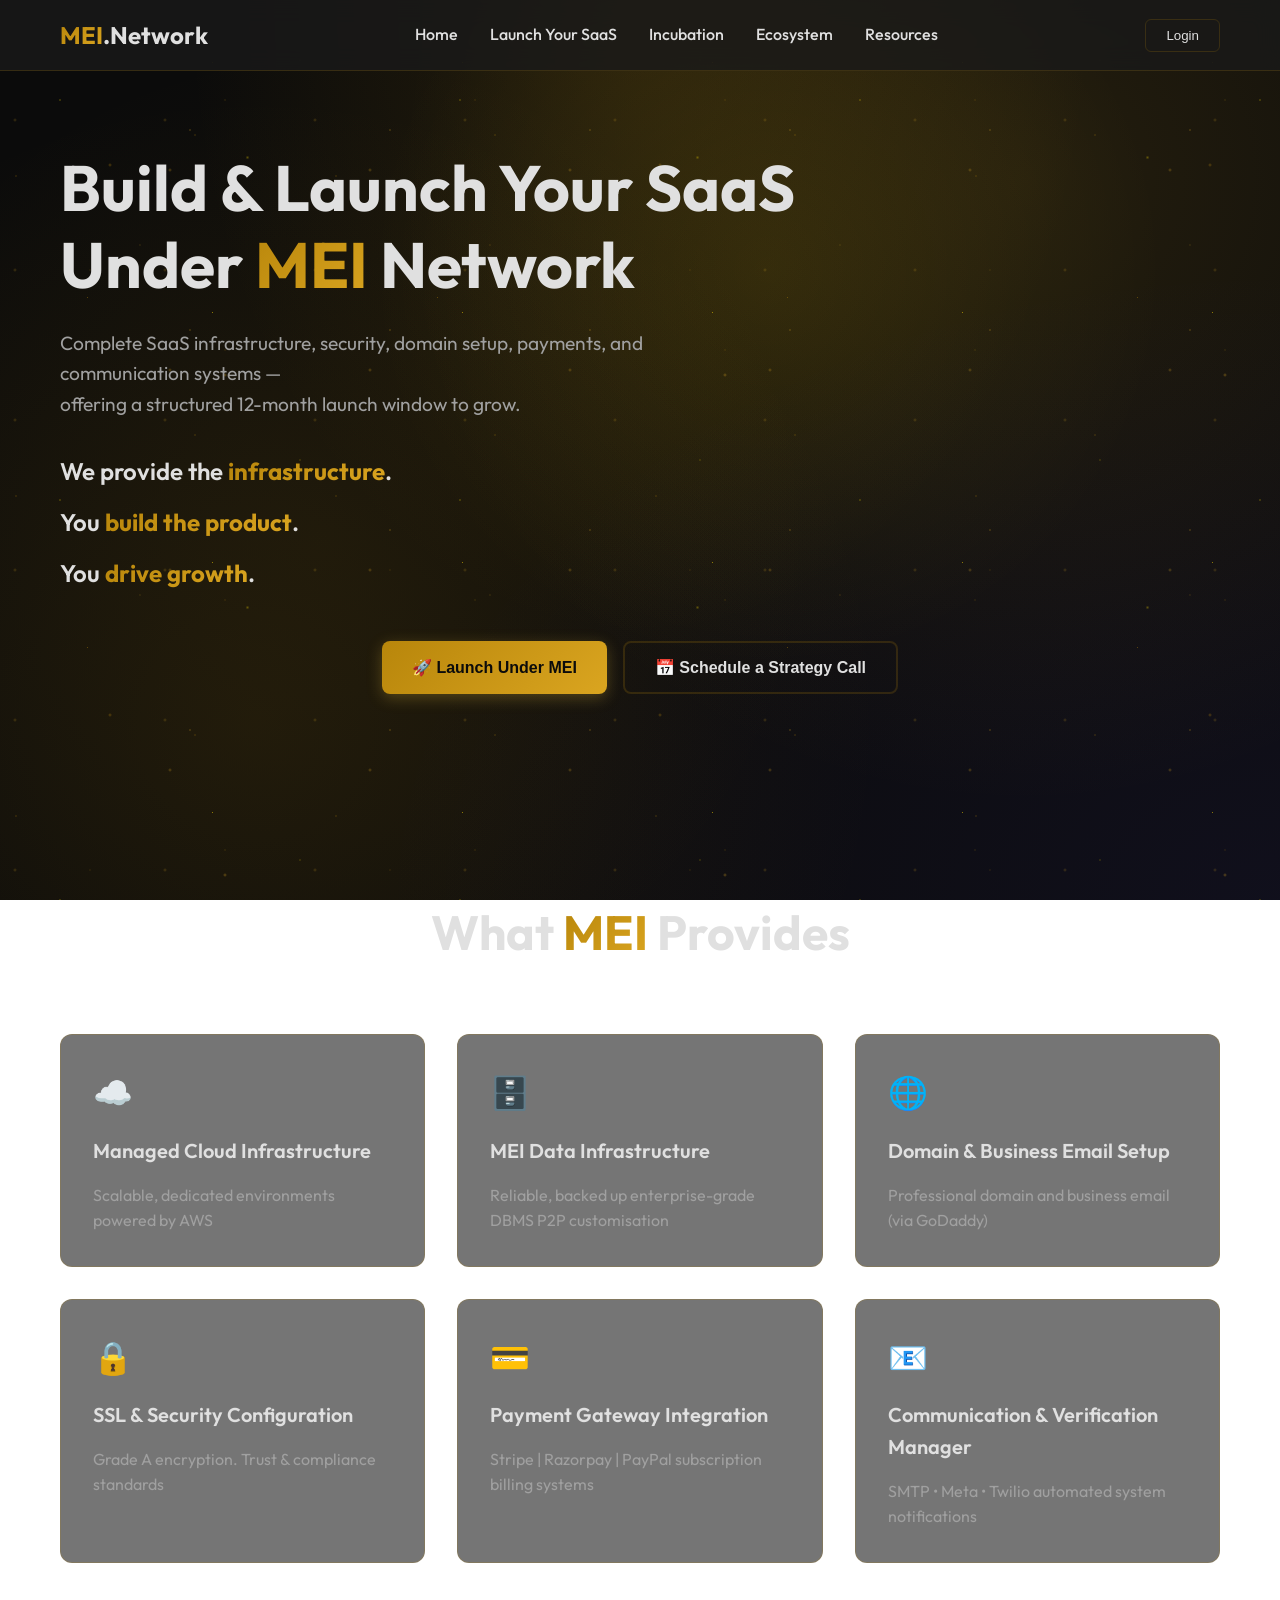
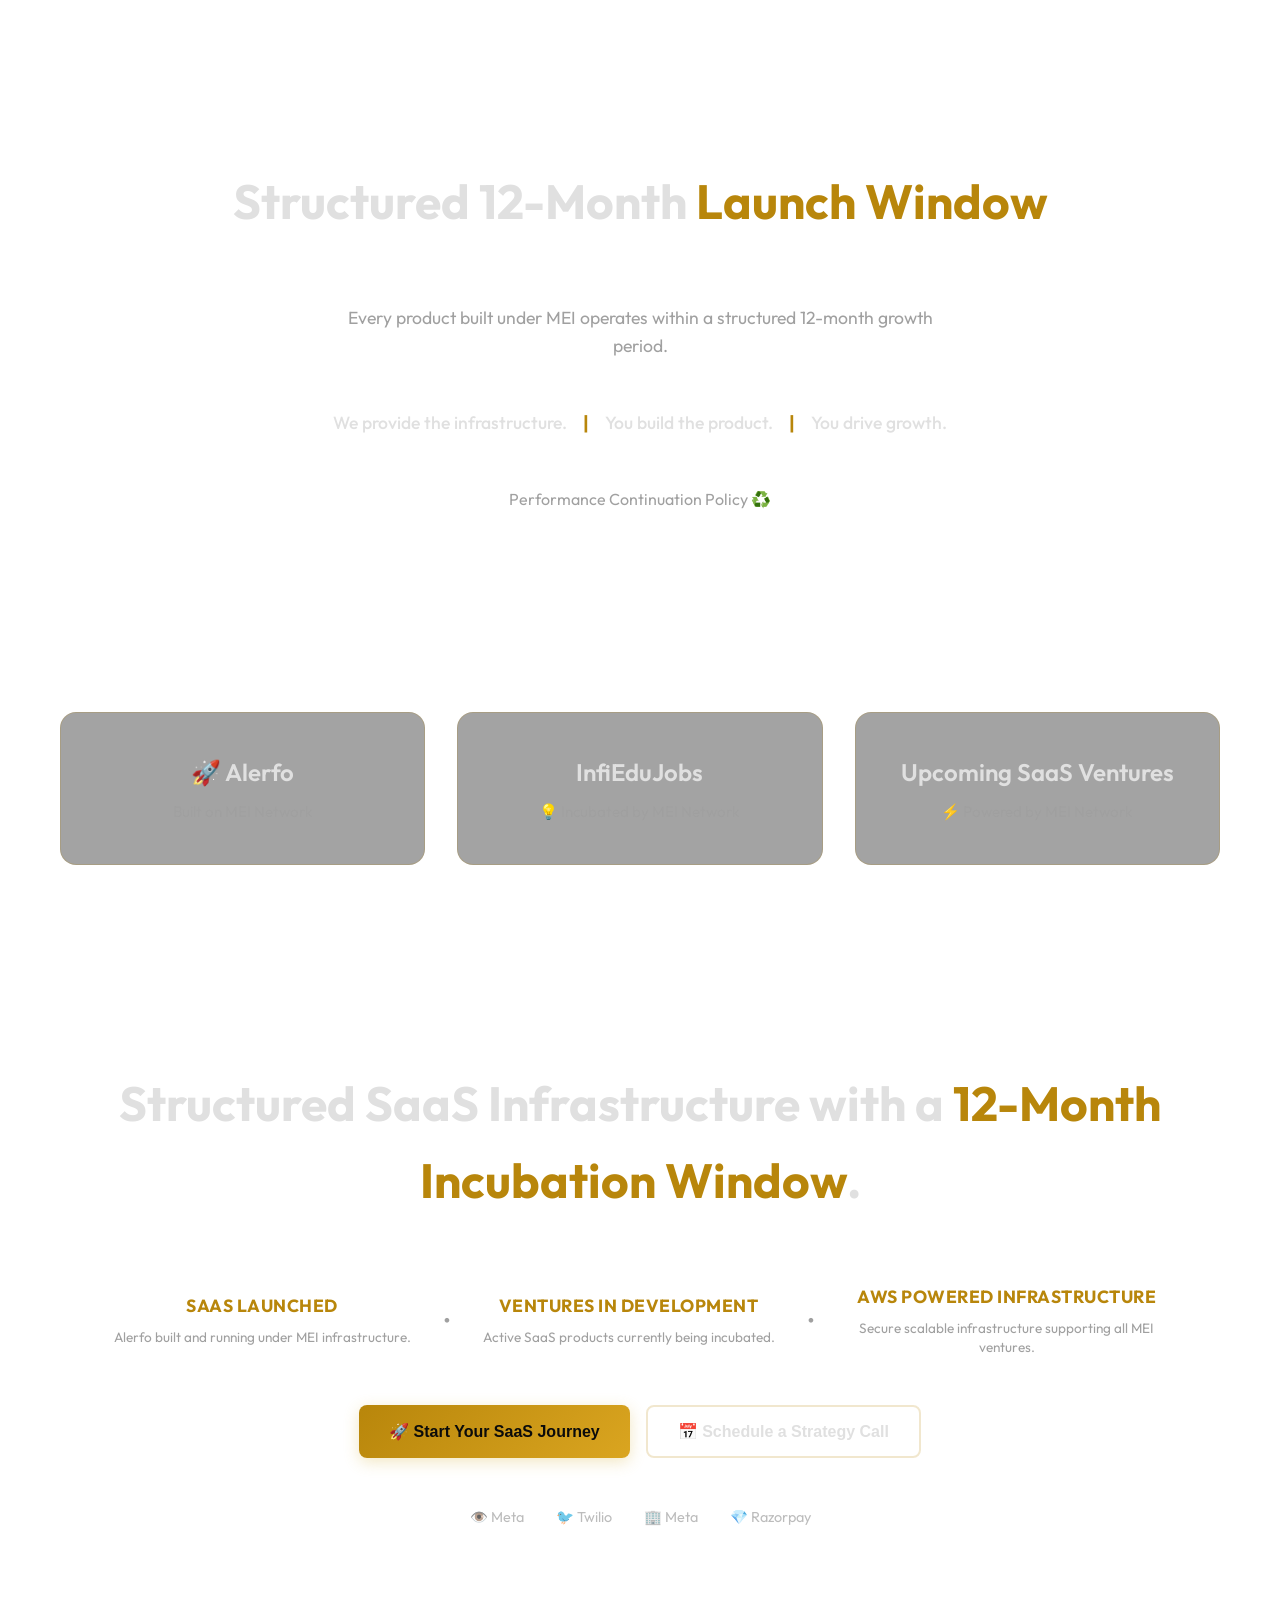
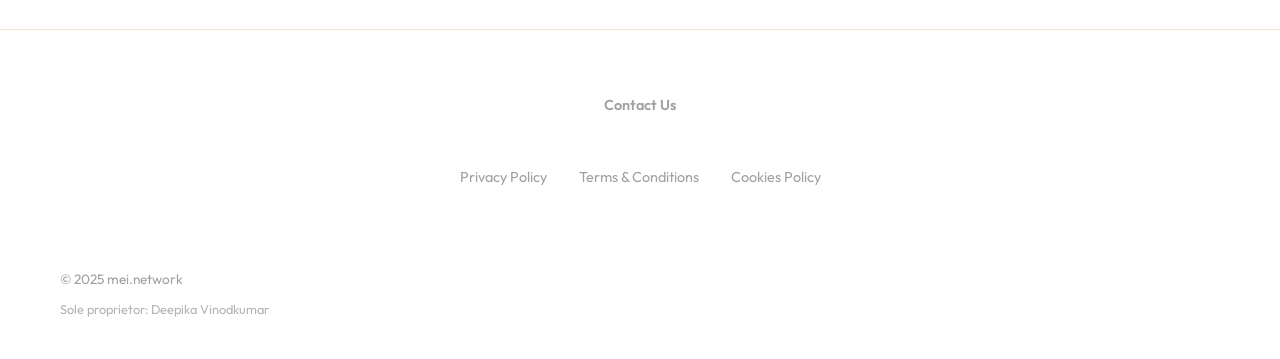
==== html/index.html @ fd1e554e "initial commit of mei.network" ====
<!DOCTYPE html>
<html lang="en">

<head>
    <meta charset="UTF-8">
    <meta name="viewport" content="width=device-width, initial-scale=1.0">
    <title>MEI Network - Build & Launch Your SaaS</title>
    <link rel="stylesheet" href="../css/style.css">
    <link rel="preconnect" href="https://fonts.googleapis.com">
    <link rel="preconnect" href="https://fonts.gstatic.com" crossorigin>
</head>
<link
    href="https://fonts.googleapis.com/css2?family=Outfit:wght@300;400;500;600;700&family=Space+Grotesk:wght@300;400;500;600;700&display=swap"
    rel="stylesheet">

<body>
    <!-- Cosmic Background -->
    <div class="cosmic-background"></div>

    <!-- Navigation -->
    <nav class="navbar">
        <div class="nav-container">
            <div class="nav-logo">
                <span class="logo-text">MEI</span><span class="logo-network">.Network</span>
            </div>
            <ul class="nav-menu">
                <li><a href="#home">Home</a></li>
                <li><a href="#launch">Launch Your SaaS</a></li>
                <li><a href="#incubation">Incubation</a></li>
                <li><a href="#ecosystem">Ecosystem</a></li>
                <li><a href="#resources">Resources</a></li>
            </ul>
            <button class="login-btn">Login</button>
        </div>
    </nav>

    <!-- Hero Section -->
    <section class="hero">
        <div class="container">
            <h1 class="hero-title">
                Build & Launch Your SaaS<br>
                Under <span class="mei-highlight">MEI</span> Network
            </h1>
            <p class="hero-subtitle">
                Complete SaaS infrastructure, security, domain setup, payments, and communication systems —<br>
                offering a structured 12-month launch window to grow.
            </p>
            <div class="hero-text">
                <h3 class="hero-line">We provide the <strong>infrastructure</strong>.</h3>
                <h3 class="hero-line">You <strong>build the product</strong>.</h3>
                <h3 class="hero-line">You <strong>drive growth</strong>.</h3>
            </div>
            <div class="hero-cta">
                <button class="cta-primary">🚀 Launch Under MEI</button>
                <button class="cta-secondary">📅 Schedule a Strategy Call</button>
            </div>
        </div>
    </section>

    <!-- Features Section -->
    <section class="features">
        <div class="container">
            <h2 class="section-title">What <span class="mei-highlight">MEI</span> Provides</h2>
            <div class="features-grid">
                <div class="feature-card">
                    <div class="feature-icon">☁️</div>
                    <h3>Managed Cloud Infrastructure</h3>
                    <p>Scalable, dedicated environments powered by AWS</p>
                </div>
                <div class="feature-card">
                    <div class="feature-icon">🗄️</div>
                    <h3>MEI Data Infrastructure</h3>
                    <p>Reliable, backed up enterprise-grade DBMS P2P customisation</p>
                </div>
                <div class="feature-card">
                    <div class="feature-icon">🌐</div>
                    <h3>Domain & Business Email Setup</h3>
                    <p>Professional domain and business email (via GoDaddy)</p>
                </div>
                <div class="feature-card">
                    <div class="feature-icon">🔒</div>
                    <h3>SSL & Security Configuration</h3>
                    <p>Grade A encryption. Trust & compliance standards</p>
                </div>
                <div class="feature-card">
                    <div class="feature-icon">💳</div>
                    <h3>Payment Gateway Integration</h3>
                    <p>Stripe | Razorpay | PayPal subscription billing systems</p>
                </div>
                <div class="feature-card">
                    <div class="feature-icon">📧</div>
                    <h3>Communication & Verification Manager</h3>
                    <p>SMTP • Meta • Twilio automated system notifications</p>
                </div>
            </div>
        </div>
    </section>

    <!-- Launch Window Section -->
    <section class="launch-window">
        <div class="container">
            <h2 class="section-title">Structured 12-Month <span class="highlight-text">Launch Window</span></h2>
            <p class="section-subtitle">Every product built under MEI operates within a structured 12-month growth
                period.</p>
            <div class="process-flow">
                <span class="process-item">We provide the infrastructure.</span>
                <span class="divider">|</span>
                <span class="process-item">You build the product.</span>
                <span class="divider">|</span>
                <span class="process-item">You drive growth.</span>
            </div>
            <div class="performance-note">
                <p>Performance Continuation Policy ♻️</p>
            </div>
        </div>
    </section>

    <!-- Product Showcase -->
    <section class="showcase">
        <div class="container">
            <div class="showcase-grid">
                <div class="showcase-card">
                    <div class="card-header">
                        <h3>🚀 Alerfo</h3>
                        <p class="card-subtitle">Built on MEI Network</p>
                    </div>
                </div>
                <div class="showcase-card">
                    <div class="card-header">
                        <h3>InfiEduJobs</h3>
                        <p class="card-subtitle">💡 Incubated by MEI Network</p>
                    </div>
                </div>
                <div class="showcase-card">
                    <div class="card-header">
                        <h3>Upcoming SaaS Ventures</h3>
                        <p class="card-subtitle">⚡ Powered by MEI Network</p>
                    </div>
                </div>
            </div>
        </div>
    </section>

    <!-- Final CTA Section -->
    <section class="final-cta">
        <div class="container">
            <h2 class="section-title">
                Structured SaaS Infrastructure with a <span class="highlight-text">12-Month Incubation Window</span>.
            </h2>
            <div class="stats">
                <div class="stat-item">
                    <span class="stat-number">SaaS Launched</span>
                    <span class="stat-label">Alerfo built and running under MEI infrastructure.</span>
                </div>
                <span class="stat-divider">•</span>
                <div class="stat-item">
                    <span class="stat-number">Ventures in Development</span>
                    <span class="stat-label">Active SaaS products currently being incubated.</span>
                </div>
                <span class="stat-divider">•</span>
                <div class="stat-item">
                    <span class="stat-number">AWS Powered Infrastructure</span>
                    <span class="stat-label">Secure scalable infrastructure supporting all MEI ventures.</span>
                </div>
            </div>
            <div class="cta-buttons">
                <button class="cta-primary">🚀 Start Your SaaS Journey</button>
                <button class="cta-secondary">📅 Schedule a Strategy Call</button>
            </div>
            <div class="partner-logos">
                <span class="partner-logo">👁️ Meta</span>
                <span class="partner-logo">🐦 Twilio</span>
                <span class="partner-logo">🏢 Meta</span>
                <span class="partner-logo">💎 Razorpay</span>
            </div>
        </div>
    </section>

    <!-- Trusted By Section -->
    <!-- <section class="trusted-by">
        <div class="container">
            <p class="trusted-text">Powered by MEI Network Infrastructure</p>
        </div>
    </section> -->

    <!-- Footer Section -->
    <footer class="footer">
        <div class="container">
            <div class="footer-content">
                <p class="footer-contact"><a href="contact.html" class="footer-link">Contact Us</a></p>

                <div class="footer-links">
                    <a href="#" class="footer-link">Privacy Policy</a>
                    <a href="#" class="footer-link">Terms & Conditions</a>
                    <a href="#" class="footer-link">Cookies Policy</a>
                </div>

                <div class="footer-bottom">
                    <p class="footer-copyright">&copy; 2025 mei.network</p>
                    <p class="footer-proprietor">Sole proprietor: Deepika Vinodkumar</p>
                </div>
            </div>
        </div>
    </footer>
</body>

</html>
---- css/style.css ----
/* CSS Custom Properties */
:root {
  --primary-dark: #0b0b0b;
  --card-dark: #1a1a1a;
  --text-light: #e0e0e0;
  --text-muted: #a0a0a0;
  --gold-primary: #B8860B;
  --gold-secondary: #DAA520;
  --gold-gradient: linear-gradient(135deg, #B8860B 0%, #DAA520 100%);
  --accent-blue: #4f46e5;
  --success-green: #10b981;
  --border-subtle: rgba(184, 134, 11, 0.2);
  --glow-gold: 0 0 20px rgba(184, 134, 11, 0.3);
  --backdrop-blur: blur(12px);
}

/* Reset and Base Styles */
* {
  margin: 0;
  padding: 0;
  box-sizing: border-box;
}

body {

  font-family: 'Outfit', 'Space Grotesk', -apple-system, BlinkMacSystemFont, sans-serif;
  color: var(--text-light);
  line-height: 1.6;
  overflow-x: hidden;
}

.container {
  max-width: 1200px;
  margin: 0 auto;
  padding: 0 20px;
}

/* Cosmic Background with Golden Glitter */
.cosmic-background {
  position: fixed;
  top: 0;
  left: 0;
  width: 100%;
  height: 100%;
  background:
    radial-gradient(ellipse at top, rgba(184, 134, 11, 0.15) 0%, transparent 50%),
    radial-gradient(ellipse at bottom right, rgba(79, 70, 229, 0.08) 0%, transparent 50%),
    radial-gradient(circle at 20% 80%, rgba(184, 134, 11, 0.1) 0%, transparent 50%),
    radial-gradient(circle at 80% 20%, rgba(218, 165, 32, 0.12) 0%, transparent 50%),
    radial-gradient(circle at 60% 30%, rgba(255, 223, 0, 0.08) 0%, transparent 40%),
    radial-gradient(circle at 25% 60%, rgba(184, 134, 11, 0.06) 0%, transparent 45%);
  background-color: var(--primary-dark);
  z-index: -3;
}

/* Base Glitter Layer */
.cosmic-background::before {
  content: '';
  position: absolute;
  top: 0;
  left: 0;
  width: 100%;
  height: 100%;
  background-image:
    radial-gradient(2px 2px at 20% 30%, rgba(184, 134, 11, 0.4), transparent),
    radial-gradient(1px 1px at 40% 70%, rgba(218, 165, 32, 0.3), transparent),
    radial-gradient(1px 1px at 90% 40%, rgba(184, 134, 11, 0.35), transparent),
    radial-gradient(2px 2px at 10% 80%, rgba(218, 165, 32, 0.25), transparent),
    radial-gradient(1px 1px at 75% 15%, rgba(255, 223, 0, 0.4), transparent),
    radial-gradient(1px 1px at 30% 90%, rgba(184, 134, 11, 0.3), transparent),
    radial-gradient(2px 2px at 85% 85%, rgba(218, 165, 32, 0.35), transparent);
  background-size: 550px 550px, 350px 350px, 250px 250px, 150px 150px, 400px 400px, 300px 300px, 200px 200px;
  animation: float 20s ease-in-out infinite;
  z-index: -2;
}

/* Enhanced Shimmer Layer */
.cosmic-background::after {
  content: '';
  position: absolute;
  top: 0;
  left: 0;
  width: 100%;
  height: 100%;
  background-image:
    radial-gradient(1px 1px at 15% 25%, rgba(255, 223, 0, 0.6), transparent),
    radial-gradient(1px 1px at 65% 45%, rgba(184, 134, 11, 0.5), transparent),
    radial-gradient(2px 2px at 45% 75%, rgba(218, 165, 32, 0.4), transparent),
    radial-gradient(1px 1px at 85% 25%, rgba(255, 215, 0, 0.5), transparent),
    radial-gradient(1px 1px at 25% 85%, rgba(184, 134, 11, 0.4), transparent),
    radial-gradient(1px 1px at 95% 65%, rgba(218, 165, 32, 0.6), transparent),
    radial-gradient(2px 2px at 55% 35%, rgba(255, 223, 0, 0.3), transparent),
    radial-gradient(1px 1px at 5% 55%, rgba(184, 134, 11, 0.5), transparent);
  background-size: 400px 400px, 300px 300px, 500px 500px, 250px 250px, 350px 350px, 200px 200px, 450px 450px, 320px 320px;
  animation: shimmer 15s ease-in-out infinite, twinkle 8s ease-in-out infinite;
  z-index: -1;
}

@keyframes float {

  0%,
  100% {
    transform: translateY(0px) rotate(0deg);
  }

  50% {
    transform: translateY(-20px) rotate(1deg);
  }
}

@keyframes shimmer {

  0%,
  100% {
    opacity: 0.8;
    transform: translateX(0px) translateY(0px) scale(1);
  }

  50% {
    opacity: 1;
    transform: translateX(10px) translateY(-15px) scale(1.1);
  }
}

@keyframes twinkle {

  0%,
  100% {
    opacity: 0.6;
    filter: brightness(1);
  }

  25% {
    opacity: 1;
    filter: brightness(1.3);
  }

  75% {
    opacity: 0.8;
    filter: brightness(1.1);
  }
}

/* Navigation */
.navbar {
  position: fixed;
  top: 0;
  left: 0;
  right: 0;
  background: rgba(26, 26, 26, 0.8);
  backdrop-filter: var(--backdrop-blur);
  border-bottom: 1px solid var(--border-subtle);
  z-index: 1000;
  transition: all 0.3s ease;
}

.nav-container {
  max-width: 1200px;
  margin: 0 auto;
  padding: 0 20px;
  display: flex;
  justify-content: space-between;
  align-items: center;
  height: 70px;
}

.nav-logo {
  font-size: 1.5rem;
  font-weight: 700;
}

.logo-text {
  background: var(--gold-gradient);
  -webkit-background-clip: text;
  -webkit-text-fill-color: transparent;
  background-clip: text;
}

.logo-network {
  color: var(--text-light);
}

.nav-menu {
  display: flex;
  list-style: none;
  align-items: center;
  gap: 2rem;
}

.nav-menu a {
  color: var(--text-light);
  text-decoration: none;
  font-weight: 500;
  transition: all 0.3s ease;
  position: relative;
}

.nav-menu a:hover {
  color: var(--gold-primary);
}

.nav-menu a::after {
  content: '';
  position: absolute;
  bottom: -5px;
  left: 0;
  width: 0;
  height: 2px;
  background: var(--gold-gradient);
  transition: width 0.3s ease;
}

.nav-menu a:hover::after {
  width: 100%;
}

.login-btn {
  background: transparent;
  border: 1px solid var(--border-subtle);
  color: var(--text-light);
  padding: 8px 20px;
  border-radius: 6px;
  font-weight: 500;
  cursor: pointer;
  transition: all 0.3s ease;
}

.login-btn:hover {
  background: var(--gold-gradient);
  color: var(--primary-dark);
  box-shadow: var(--glow-gold);
}

/* Hero Section */
.hero {
  padding: 150px 0 100px;
  text-align: left;
  position: relative;
}

.hero-title {
  font-size: clamp(2.5rem, 5vw, 4rem);
  font-weight: 700;
  margin-bottom: 1.5rem;
  line-height: 1.2;
  text-align: left;

}

.mei-highlight {
  background: var(--gold-gradient);
  -webkit-background-clip: text;
  -webkit-text-fill-color: transparent;
  background-clip: text;
  position: relative;
}

.hero-subtitle {
  font-size: 1.2rem;
  color: var(--text-muted);
  margin-bottom: 2rem;
  max-width: 600px;
  /* margin-left: auto; */
  margin-right: auto;
  text-align: left;
}

.hero-text {
  margin: 2rem 0;
}

.hero-line {
  font-size: 1.5rem;
  margin: 0.8rem 0;
  color: var(--text-light);
  font-weight: 600;
}

.hero-text strong {
  background: var(--gold-gradient);
  -webkit-background-clip: text;
  -webkit-text-fill-color: transparent;
  background-clip: text;
  font-weight: 700;
}

.hero-cta {
  display: flex;
  gap: 1rem;
  justify-content: center;
  margin-top: 3rem;
  flex-wrap: wrap;
}

/* Buttons */
.cta-primary,
.cta-secondary {
  padding: 15px 30px;
  border-radius: 8px;
  font-size: 1rem;
  font-weight: 600;
  cursor: pointer;
  transition: all 0.3s ease;
  border: none;
  text-decoration: none;
  display: inline-block;
}

.cta-primary {
  background: var(--gold-gradient);
  color: var(--primary-dark);
  box-shadow: 0 4px 15px rgba(212, 175, 55, 0.3);
}

.cta-primary:hover {
  transform: translateY(-2px);
  box-shadow: 0 8px 25px rgba(212, 175, 55, 0.4);
}

.cta-secondary {
  background: transparent;
  color: var(--text-light);
  border: 2px solid var(--border-subtle);
}

.cta-secondary:hover {
  background: rgba(212, 175, 55, 0.1);
  border-color: var(--gold-primary);
  transform: translateY(-2px);
}

/* Features Section */
.features {
  padding: 100px 0;
}

.section-title {
  font-size: clamp(2rem, 4vw, 3rem);
  font-weight: 700;
  text-align: center;
  margin-bottom: 4rem;
}

.highlight-text {
  color: var(--gold-primary);
}

.features-grid {
  display: grid;
  grid-template-columns: repeat(auto-fit, minmax(350px, 1fr));
  gap: 2rem;
  margin-top: 4rem;
}

.feature-card {
  background: rgba(26, 26, 26, 0.6);
  padding: 2rem;
  border-radius: 12px;
  border: 1px solid var(--border-subtle);
  transition: all 0.3s ease;
  backdrop-filter: var(--backdrop-blur);
}

.feature-card:hover {
  transform: translateY(-5px);
  box-shadow: var(--glow-gold);
  border-color: var(--gold-primary);
}

.feature-icon {
  font-size: 2rem;
  margin-bottom: 1rem;
}

.feature-card h3 {
  font-size: 1.25rem;
  font-weight: 600;
  margin-bottom: 1rem;
  color: var(--text-light);
}

.feature-card p {
  color: var(--text-muted);
  line-height: 1.6;
}

/* Launch Window Section */
.launch-window {
  padding: 100px 0;
  text-align: center;
}

.section-subtitle {
  font-size: 1.1rem;
  color: var(--text-muted);
  margin-bottom: 3rem;
  max-width: 600px;
  margin-left: auto;
  margin-right: auto;
}

.process-flow {
  display: flex;
  align-items: center;
  justify-content: center;
  flex-wrap: wrap;
  gap: 1rem;
  margin: 3rem 0;
}

.process-item {
  color: var(--text-light);
  font-weight: 500;
  font-size: 1.1rem;
}

.divider {
  color: var(--gold-primary);
  font-size: 1.2rem;
  font-weight: bold;
}

.performance-note {
  margin-top: 2rem;
}

.performance-note p {
  color: var(--text-muted);
  font-size: 1rem;
}

/* Showcase Section */
.showcase {
  padding: 100px 0;
}

.showcase-grid {
  display: grid;
  grid-template-columns: repeat(auto-fit, minmax(300px, 1fr));
  gap: 2rem;
}

.showcase-card {
  background: rgba(26, 26, 26, 0.4);
  padding: 2.5rem;
  border-radius: 16px;
  border: 1px solid var(--border-subtle);
  backdrop-filter: var(--backdrop-blur);
  transition: all 0.3s ease;
  text-align: center;
}

.showcase-card:hover {
  transform: translateY(-8px);
  box-shadow: 0 20px 40px rgba(212, 175, 55, 0.2);
  border-color: var(--gold-primary);
}

.card-header h3 {
  font-size: 1.5rem;
  font-weight: 600;
  margin-bottom: 0.5rem;
  color: var(--text-light);
}

.card-subtitle {
  color: var(--text-muted);
  font-size: 0.95rem;
}

/* Final CTA Section */
.final-cta {
  padding: 100px 0;
  text-align: center;
}

.stats {
  display: flex;
  justify-content: center;
  align-items: center;
  gap: 2rem;
  margin: 3rem 0;
  flex-wrap: wrap;
}

.stat-item {
  display: flex;
  flex-direction: column;
  align-items: center;
  text-align: center;
  max-width: 320px;
}

.stat-number {
  font-size: 1.1rem;
  font-weight: 700;
  color: var(--gold-primary);
  margin-bottom: 0.5rem;
  text-transform: uppercase;
  letter-spacing: 0.5px;
}

.stat-label {
  font-size: 0.85rem;
  color: var(--text-muted);
  line-height: 1.4;
  margin-top: 0;
}

.stat-divider {
  color: var(--text-muted);
  font-size: 1.5rem;
}

.cta-buttons {
  display: flex;
  gap: 1rem;
  justify-content: center;
  margin: 3rem 0;
  flex-wrap: wrap;
}

.partner-logos {
  display: flex;
  justify-content: center;
  gap: 2rem;
  margin-top: 3rem;
  flex-wrap: wrap;
}

.partner-logo {
  color: var(--text-muted);
  font-size: 0.9rem;
  opacity: 0.7;
  transition: opacity 0.3s ease;
}

.partner-logo:hover {
  opacity: 1;
  color: var(--gold-primary);
}

/* Trusted By Section */
/* .trusted-by {
  padding: 50px 0;
  text-align: center;
  border-top: 1px solid var(--border-subtle);
} */

/* .trusted-text {
  color: var(--text-muted);
  font-size: 0.95rem;
} */

/* Responsive Design */
@media (max-width: 768px) {
  .nav-menu {
    display: none;
  }

  .hero {
    padding: 120px 0 80px;
  }

  .hero-cta {
    flex-direction: column;
    align-items: center;
  }

  .cta-primary,
  .cta-secondary {
    width: 100%;
    max-width: 280px;
  }

  .features-grid {
    grid-template-columns: 1fr;
  }

  .showcase-grid {
    grid-template-columns: 1fr;
  }

  .stats {
    flex-direction: column;
    gap: 1rem;
  }

  .process-flow {
    flex-direction: column;
    gap: 1rem;
  }

  .divider {
    transform: rotate(90deg);
  }

  .partner-logos {
    flex-direction: column;
    align-items: center;
    gap: 1rem;
  }
}

@media (max-width: 480px) {
  .container {
    padding: 0 15px;
  }

  .feature-card {
    padding: 1.5rem;
  }

  .showcase-card {
    padding: 2rem;
  }
}

/* Footer Section */
.footer {
  background-color: transparent;
  border-top: 1px solid var(--border-subtle);
  padding: 60px 0 40px;
  text-align: center;
  position: relative;
  z-index: 1;
}

.footer-content {
  display: flex;
  flex-direction: column;
  align-items: center;
  gap: 2rem;
  width: 100%;
}

.footer-contact {
  font-size: 1.1rem;
  color: var(--text-light);
  font-weight: 600;
  margin-bottom: 1rem;
}

.footer-links {
  display: flex;
  gap: 2rem;
  flex-wrap: wrap;
  justify-content: center;
}

.footer-link {
  color: var(--text-muted);
  text-decoration: none;
  font-size: 0.9rem;
  transition: color 0.3s ease;
  position: relative;
}

.footer-link:hover {
  color: var(--gold-primary);
}

.footer-link::after {
  content: '';
  position: absolute;
  width: 0;
  height: 1px;
  bottom: -3px;
  left: 50%;
  background-color: var(--gold-primary);
  transition: all 0.3s ease;
}

.footer-link:hover::after {
  width: 100%;
  left: 0;
}

.footer-bottom {
  display: flex;
  flex-direction: column;
  align-items: flex-start;
  gap: 0.5rem;
  margin-top: 1rem;
  padding-top: 2rem;
  /* border-top: 1px solid rgba(184, 134, 11, 0.1); */
  width: 100%;
}

.footer-copyright {
  color: var(--text-muted);
  font-size: 0.85rem;
}

.footer-proprietor {
  color: var(--text-muted);
  font-size: 0.8rem;
  opacity: 0.8;
}

/* Footer Responsive */
@media (max-width: 768px) {
  .footer {
    padding: 40px 0 30px;
  }

  .footer-links {
    flex-direction: column;
    gap: 1rem;
  }

  .footer-content {
    gap: 1.5rem;
  }
}

/* ===== CONTACT/APPLICATION PAGE STYLES ===== */

/* Contact Header Section */
.contact-header {
  padding: 150px 0 80px;
  text-align: center;
  position: relative;
  z-index: 1;
}

.contact-title {
  font-size: clamp(2.5rem, 5vw, 4rem);
  font-weight: 700;
  line-height: 1.2;
  margin-bottom: 2rem;
  color: var(--text-light);
}

.application-highlight {
  background: var(--gold-gradient);
  -webkit-background-clip: text;
  -webkit-text-fill-color: transparent;
  background-clip: text;
}

.title-divider {
  width: 100px;
  height: 2px;
  background: var(--gold-gradient);
  margin: 0 auto;
  border-radius: 2px;
  box-shadow: var(--glow-gold);
}

/* Application Form Section */
.application-form {
  padding: 0 0 100px;
  position: relative;
  z-index: 1;
}

.form-container {
  max-width: 700px;
  margin: 0 auto;
  background: rgba(26, 26, 26, 0.6);
  backdrop-filter: var(--backdrop-blur);
  border: 1px solid var(--border-subtle);
  border-radius: 16px;
  padding: 30px;
  box-shadow: var(--glow-gold);
  transition: all 0.3s ease;
}

.form-container:hover {
  border-color: var(--gold-primary);
  box-shadow: 0 0 30px rgba(184, 134, 11, 0.4);
}

/* Form Sections */
.form-section {
  margin-bottom: 3rem;
}

.form-section:last-child {
  margin-bottom: 0;
}

.section-heading {
  font-size: 1.5rem;
  font-weight: 600;
  color: var(--text-light);
  margin-bottom: 1.5rem;
  text-align: left;
}

/* Input Styles */
.input-group {
  margin-bottom: 1.5rem;
}

.input-container {
  position: relative;
  display: flex;
  align-items: center;
}

.input-icon {
  position: absolute;
  left: 15px;
  z-index: 2;
  font-size: 1.1rem;
  color: var(--gold-primary);
}

.form-input {
  width: 100%;
  padding: 15px 15px 15px 50px;
  background: #121212;
  border: 1px solid var(--border-subtle);
  border-radius: 10px;
  color: var(--text-light);
  font-size: 1rem;
  font-family: inherit;
  transition: all 0.3s ease;
}

.form-input:focus {
  outline: none;
  border-color: var(--gold-primary);
  box-shadow: var(--glow-gold);
  background: rgba(18, 18, 18, 0.9);
}

.form-input::placeholder {
  color: var(--text-muted);
}

/* Send Button */
.send-btn {
  position: absolute;
  right: 8px;
  top: 50%;
  transform: translateY(-50%);
  background: var(--gold-gradient);
  color: var(--primary-dark);
  border: none;
  padding: 8px 16px;
  border-radius: 6px;
  font-weight: 600;
  cursor: pointer;
  transition: all 0.3s ease;
  z-index: 2;
}

.send-btn:hover {
  transform: translateY(-50%) translateY(-2px);
  box-shadow: 0 4px 15px rgba(184, 134, 11, 0.4);
}

/* File Upload Section */
.upload-section {
  display: flex;
  gap: 2rem;
  align-items: flex-start;
}

.upload-container {
  flex: 1;
}

.upload-box {
  border: 2px dashed var(--gold-primary);
  border-radius: 10px;
  padding: 40px 20px;
  text-align: center;
  cursor: pointer;
  transition: all 0.3s ease;
  background: rgba(18, 18, 18, 0.4);
}

.upload-box:hover,
.upload-box.dragover {
  border-color: var(--gold-secondary);
  background: rgba(18, 18, 18, 0.6);
  box-shadow: 0 0 20px rgba(184, 134, 11, 0.2);
}

.upload-content {
  display: flex;
  flex-direction: column;
  align-items: center;
  gap: 1rem;
}

.upload-text {
  color: var(--text-light);
  font-size: 1rem;
  margin: 0;
}

.browse-btn {
  background: transparent;
  color: var(--gold-primary);
  border: 1px solid var(--gold-primary);
  padding: 8px 20px;
  border-radius: 6px;
  font-weight: 600;
  cursor: pointer;
  transition: all 0.3s ease;
}

.browse-btn:hover {
  background: var(--gold-primary);
  color: var(--primary-dark);
}

.file-formats {
  color: var(--text-muted);
  font-size: 0.9rem;
  margin-top: 0.5rem;
  text-align: center;
}

.uploaded-files {
  color: var(--success-green);
  font-weight: 500;
  margin: 0;
}

/* Requirements Tooltip */
.requirements-tooltip {
  flex: 0 0 250px;
  position: relative;
}

.tooltip-content {
  background: rgba(26, 26, 26, 0.8);
  backdrop-filter: var(--backdrop-blur);
  border: 1px solid var(--border-subtle);
  border-radius: 12px;
  padding: 20px;
  box-shadow: 0 8px 25px rgba(0, 0, 0, 0.3);
}

.tooltip-title {
  color: var(--text-light);
  font-size: 1rem;
  font-weight: 600;
  margin-bottom: 1rem;
}

.tooltip-list {
  list-style: none;
  padding: 0;
  margin: 0;
}

.tooltip-list li {
  color: var(--text-muted);
  font-size: 0.9rem;
  margin-bottom: 0.5rem;
  position: relative;
  padding-left: 15px;
}

.tooltip-list li::before {
  content: '•';
  color: var(--gold-primary);
  position: absolute;
  left: 0;
  font-weight: bold;
}

/* Submit Section */
.submit-section {
  text-align: center;
}

.submit-subtitle {
  color: var(--text-muted);
  margin-bottom: 2rem;
  font-size: 1rem;
}

.submit-btn {
  background: var(--gold-gradient);
  color: var(--primary-dark);
  border: none;
  padding: 15px 40px;
  border-radius: 10px;
  font-size: 1.1rem;
  font-weight: 600;
  cursor: pointer;
  transition: all 0.3s ease;
  box-shadow: 0 4px 15px rgba(184, 134, 11, 0.3);
}

.submit-btn:hover {
  transform: translateY(-2px);
  box-shadow: 0 8px 25px rgba(184, 134, 11, 0.4);
}

/* Captcha Modal */
.modal-overlay {
  display: none;
  position: fixed;
  top: 0;
  left: 0;
  width: 100%;
  height: 100%;
  background: rgba(0, 0, 0, 0.7);
  backdrop-filter: blur(8px);
  z-index: 2000;
  justify-content: center;
  align-items: center;
}

.modal-container {
  background: rgba(26, 26, 26, 0.9);
  backdrop-filter: var(--backdrop-blur);
  border: 1px solid var(--border-subtle);
  border-radius: 16px;
  padding: 0;
  max-width: 400px;
  width: 90%;
  box-shadow: 0 20px 40px rgba(0, 0, 0, 0.5);
  animation: modalSlideIn 0.3s ease-out;
}

@keyframes modalSlideIn {
  from {
    opacity: 0;
    transform: scale(0.9) translateY(-20px);
  }

  to {
    opacity: 1;
    transform: scale(1) translateY(0);
  }
}

.modal-header {
  padding: 20px 25px;
  border-bottom: 1px solid var(--border-subtle);
  display: flex;
  justify-content: space-between;
  align-items: center;
}

.modal-header h3 {
  color: var(--text-light);
  font-size: 1.2rem;
  font-weight: 600;
  margin: 0;
}

.modal-close {
  background: none;
  border: none;
  color: var(--text-muted);
  font-size: 1.5rem;
  cursor: pointer;
  transition: color 0.3s ease;
  padding: 0;
  width: 30px;
  height: 30px;
  display: flex;
  align-items: center;
  justify-content: center;
}

.modal-close:hover {
  color: var(--text-light);
}

.modal-body {
  padding: 25px;
}

.modal-body p {
  color: var(--text-light);
  margin-bottom: 1.5rem;
  font-size: 1rem;
}

.captcha-container {
  display: flex;
  flex-direction: column;
  gap: 1rem;
}

.captcha-question {
  background: rgba(18, 18, 18, 0.6);
  border: 1px solid var(--border-subtle);
  border-radius: 8px;
  padding: 15px;
  text-align: center;
  color: var(--text-light);
  font-size: 1.2rem;
  font-weight: 600;
}

.captcha-input {
  padding: 12px 15px;
  background: #121212;
  border: 1px solid var(--border-subtle);
  border-radius: 8px;
  color: var(--text-light);
  font-size: 1rem;
  font-family: inherit;
  transition: all 0.3s ease;
}

.captcha-input:focus {
  outline: none;
  border-color: var(--gold-primary);
  box-shadow: 0 0 10px rgba(184, 134, 11, 0.2);
}

.modal-footer {
  padding: 20px 25px;
  border-top: 1px solid var(--border-subtle);
  display: flex;
  gap: 1rem;
  justify-content: flex-end;
}

.modal-btn-cancel {
  background: transparent;
  color: var(--text-muted);
  border: 1px solid var(--border-subtle);
  padding: 10px 20px;
  border-radius: 8px;
  cursor: pointer;
  transition: all 0.3s ease;
}

.modal-btn-cancel:hover {
  color: var(--text-light);
  border-color: var(--text-muted);
}

.modal-btn-verify {
  background: var(--gold-gradient);
  color: var(--primary-dark);
  border: none;
  padding: 10px 20px;
  border-radius: 8px;
  font-weight: 600;
  cursor: pointer;
  transition: all 0.3s ease;
}

.modal-btn-verify:hover {
  transform: translateY(-1px);
  box-shadow: 0 4px 15px rgba(184, 134, 11, 0.3);
}

/* Contact Page Responsive Design */
@media (max-width: 768px) {
  .contact-header {
    padding: 120px 0 60px;
  }

  .form-container {
    margin: 0 15px;
    padding: 25px;
  }

  .upload-section {
    flex-direction: column;
    gap: 1.5rem;
  }

  .requirements-tooltip {
    flex: none;
  }

  .modal-container {
    margin: 20px;
  }

  .modal-footer {
    flex-direction: column;
    gap: 0.5rem;
  }

  .modal-footer button {
    width: 100%;
  }
}

@media (max-width: 480px) {
  .contact-title {
    font-size: clamp(2rem, 8vw, 3rem);
  }

  .form-container {
    padding: 20px;
  }

  .input-container {
    flex-direction: column;
  }

  .send-btn {
    position: static;
    transform: none;
    margin-top: 10px;
    width: 100%;
  }

  .upload-box {
    padding: 30px 15px;
  }
}

/* Enhanced Upload Section Styles */
.section-heading-container {
  display: flex;
  align-items: baseline;
  gap: 0.75rem;
  margin-bottom: 1.5rem;
}

.info-icon-container {
  position: relative;
  display: inline-flex;
  align-items: center;
}

.info-icon {
  background: var(--gold-gradient);
  color: var(--primary-dark);
  font-size: 0.8rem;
  font-weight: 600;
  cursor: pointer;
  transition: all 0.3s ease;
  display: inline-flex;
  align-items: center;
  justify-content: center;
  width: 18px;
  height: 18px;
  border-radius: 50%;
  border: 1px solid var(--gold-primary);
  box-shadow: 0 2px 8px rgba(184, 134, 11, 0.2);
  font-family: -apple-system, BlinkMacSystemFont, 'Segoe UI', sans-serif;
  line-height: 1;
}

.info-icon::before {
  content: 'i';
  font-style: italic;
}

.info-icon:hover {
  background-color: var(--gold-secondary);
  border-color: var(--gold-primary);
  transform: scale(1.1);
  box-shadow: 0 4px 12px rgba(184, 134, 11, 0.04);
}

.info-tooltip {
  display: none;
  position: absolute;
  top: 25px;
  left: -200px;
  z-index: 100;
  width: 280px;
}

.upload-section-expanded {
  width: 100%;
}

.upload-container-expanded {
  width: 100%;
}

.upload-box-expanded {
  border: 2px dashed var(--gold-primary);
  border-radius: 12px;
  padding: 60px 30px;
  text-align: center;
  cursor: pointer;
  transition: all 0.3s ease;
  background: rgba(18, 18, 18, 0.4);
  min-height: 200px;
  display: flex;
  flex-direction: column;
  justify-content: center;
  align-items: center;
}

.upload-box-expanded:hover,
.upload-box-expanded.dragover {
  border-color: var(--gold-secondary);
  background: rgba(18, 18, 18, 0.6);
  box-shadow: 0 0 20px rgba(184, 134, 11, 0.2);
}

.upload-icon {
  font-size: 3rem;
  margin-bottom: 1rem;
  color: var(--gold-primary);
}

.uploaded-files-list {
  display: flex;
  flex-direction: column;
  gap: 0.75rem;
  margin: 1rem 0;
}

.file-item {
  display: flex;
  align-items: center;
  gap: 0.5rem;
  background: rgba(26, 26, 26, 0.8);
  padding: 12px 16px;
  border-radius: 8px;
  border: 1px solid var(--border-subtle);
}

.file-icon {
  color: var(--gold-primary);
  font-size: 1.1rem;
}

.file-name {
  color: var(--text-light);
  font-weight: 500;
  flex: 1;
  word-break: break-word;
}

.file-size {
  color: var(--text-muted);
  font-size: 0.9rem;
}

.remove-file-btn {
  background: none;
  border: none;
  color: var(--text-muted);
  cursor: pointer;
  padding: 4px;
  border-radius: 50%;
  transition: all 0.3s ease;
  font-size: 1rem;
}

.remove-file-btn:hover {
  background: rgba(255, 0, 0, 0.1);
  color: #ff4444;
}

.upload-actions {
  display: flex;
  gap: 1rem;
  justify-content: center;
  margin-top: 1rem;
}

.add-more-btn {
  display: flex;
  align-items: center;
  gap: 0.5rem;
  background: var(--gold-gradient);
  color: var(--primary-dark);
  border: none;
  padding: 10px 20px;
  border-radius: 8px;
  font-weight: 600;
  cursor: pointer;
  transition: all 0.3s ease;
}

.add-more-btn:hover {
  transform: translateY(-1px);
  box-shadow: 0 4px 15px rgba(184, 134, 11, 0.3);
}

.add-icon {
  font-size: 1.2rem;
  font-weight: bold;
}

.cancel-upload-btn {
  background: transparent;
  color: var(--text-muted);
  border: 1px solid var(--border-subtle);
  padding: 10px 20px;
  border-radius: 8px;
  cursor: pointer;
  transition: all 0.3s ease;
}

.cancel-upload-btn:hover {
  color: #ff4444;
  border-color: rgba(255, 68, 68, 0.3);
  background: rgba(255, 68, 68, 0.1);
}

/* Enhanced Upload Mobile Responsive */
@media (max-width: 768px) {
  .info-tooltip {
    left: -150px;
    width: 250px;
  }

  .upload-box-expanded {
    padding: 40px 20px;
    min-height: 160px;
  }

  .upload-actions {
    flex-direction: column;
    gap: 0.5rem;
  }

  .upload-actions button {
    width: 100%;
  }
}

@media (max-width: 480px) {
  .section-heading-container {
    flex-direction: column;
    align-items: flex-start;
    gap: 0.5rem;
  }

  .info-tooltip {
    left: 0;
    width: 220px;
  }

  .upload-box-expanded {
    padding: 30px 15px;
  }

  .file-item {
    flex-wrap: wrap;
    gap: 0.25rem;
  }

  .file-size {
    flex-basis: 100%;
    margin-left: 1.6rem;
  }
}
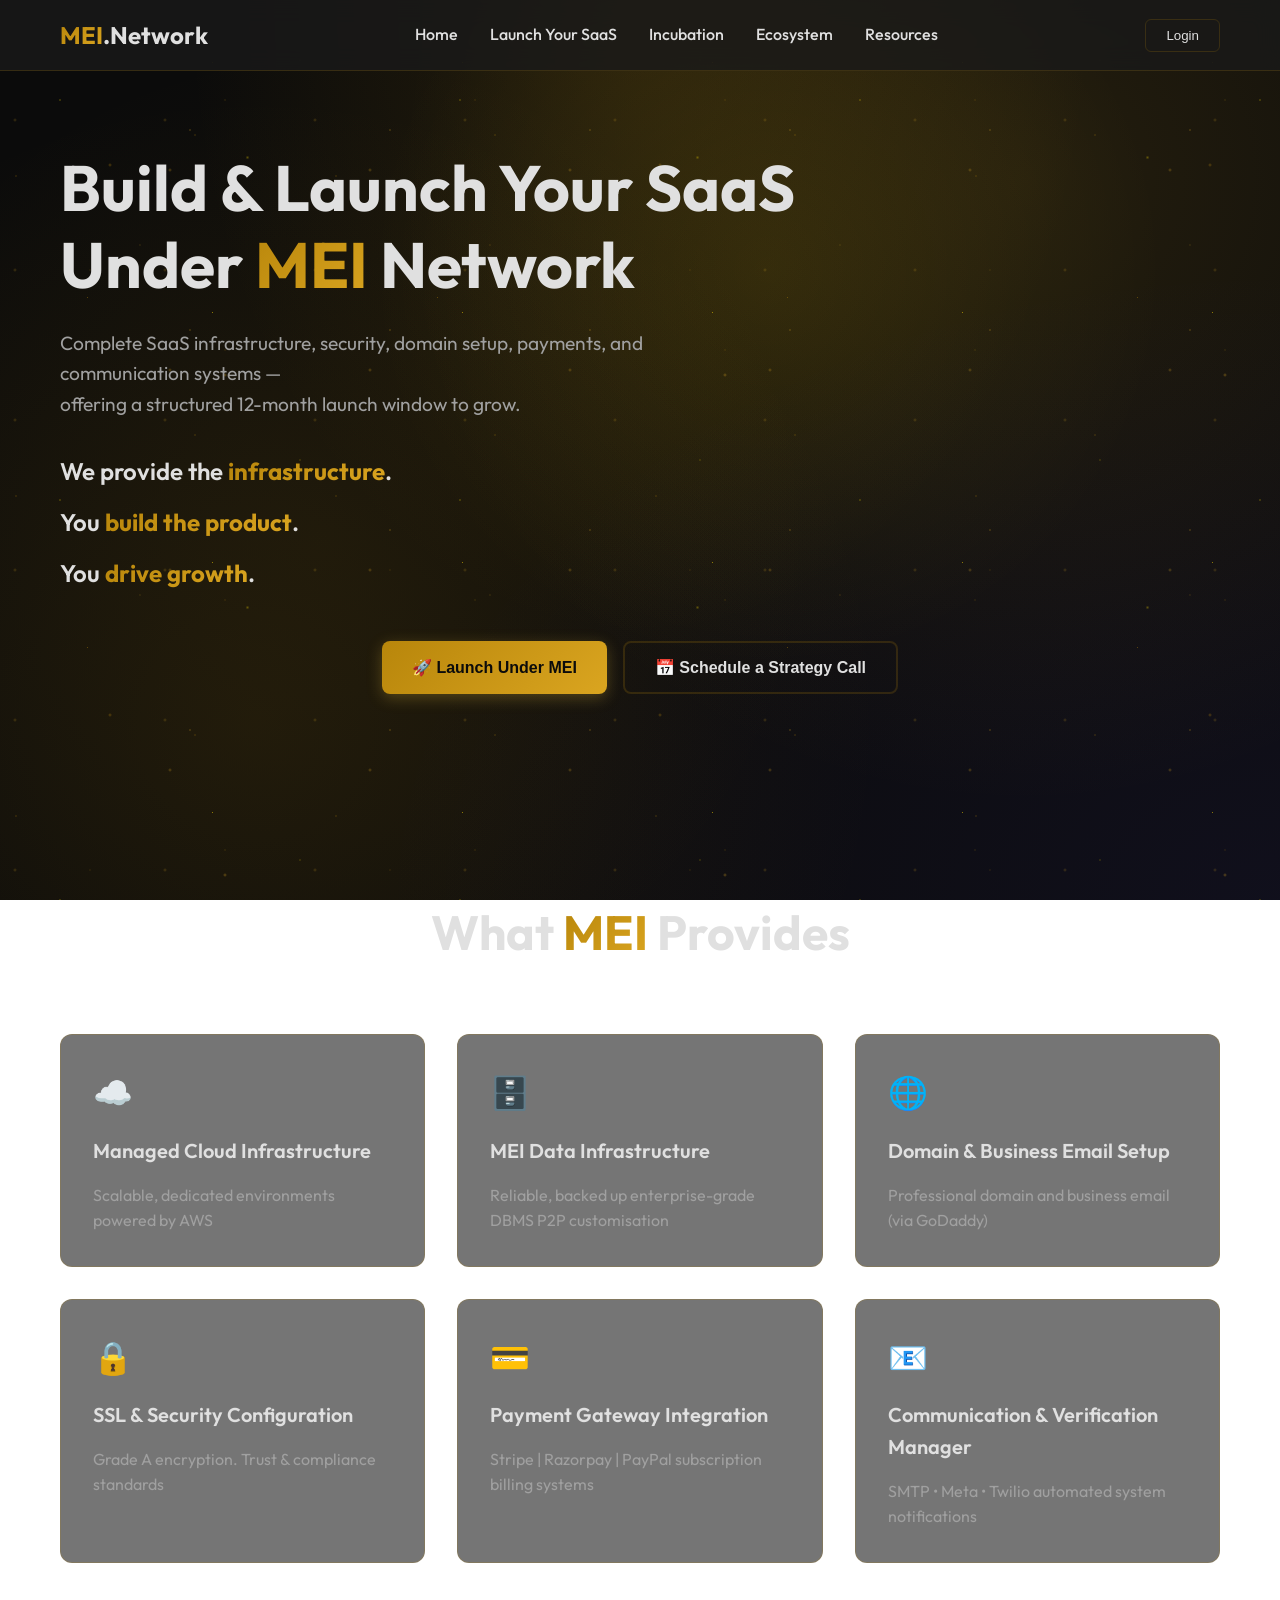
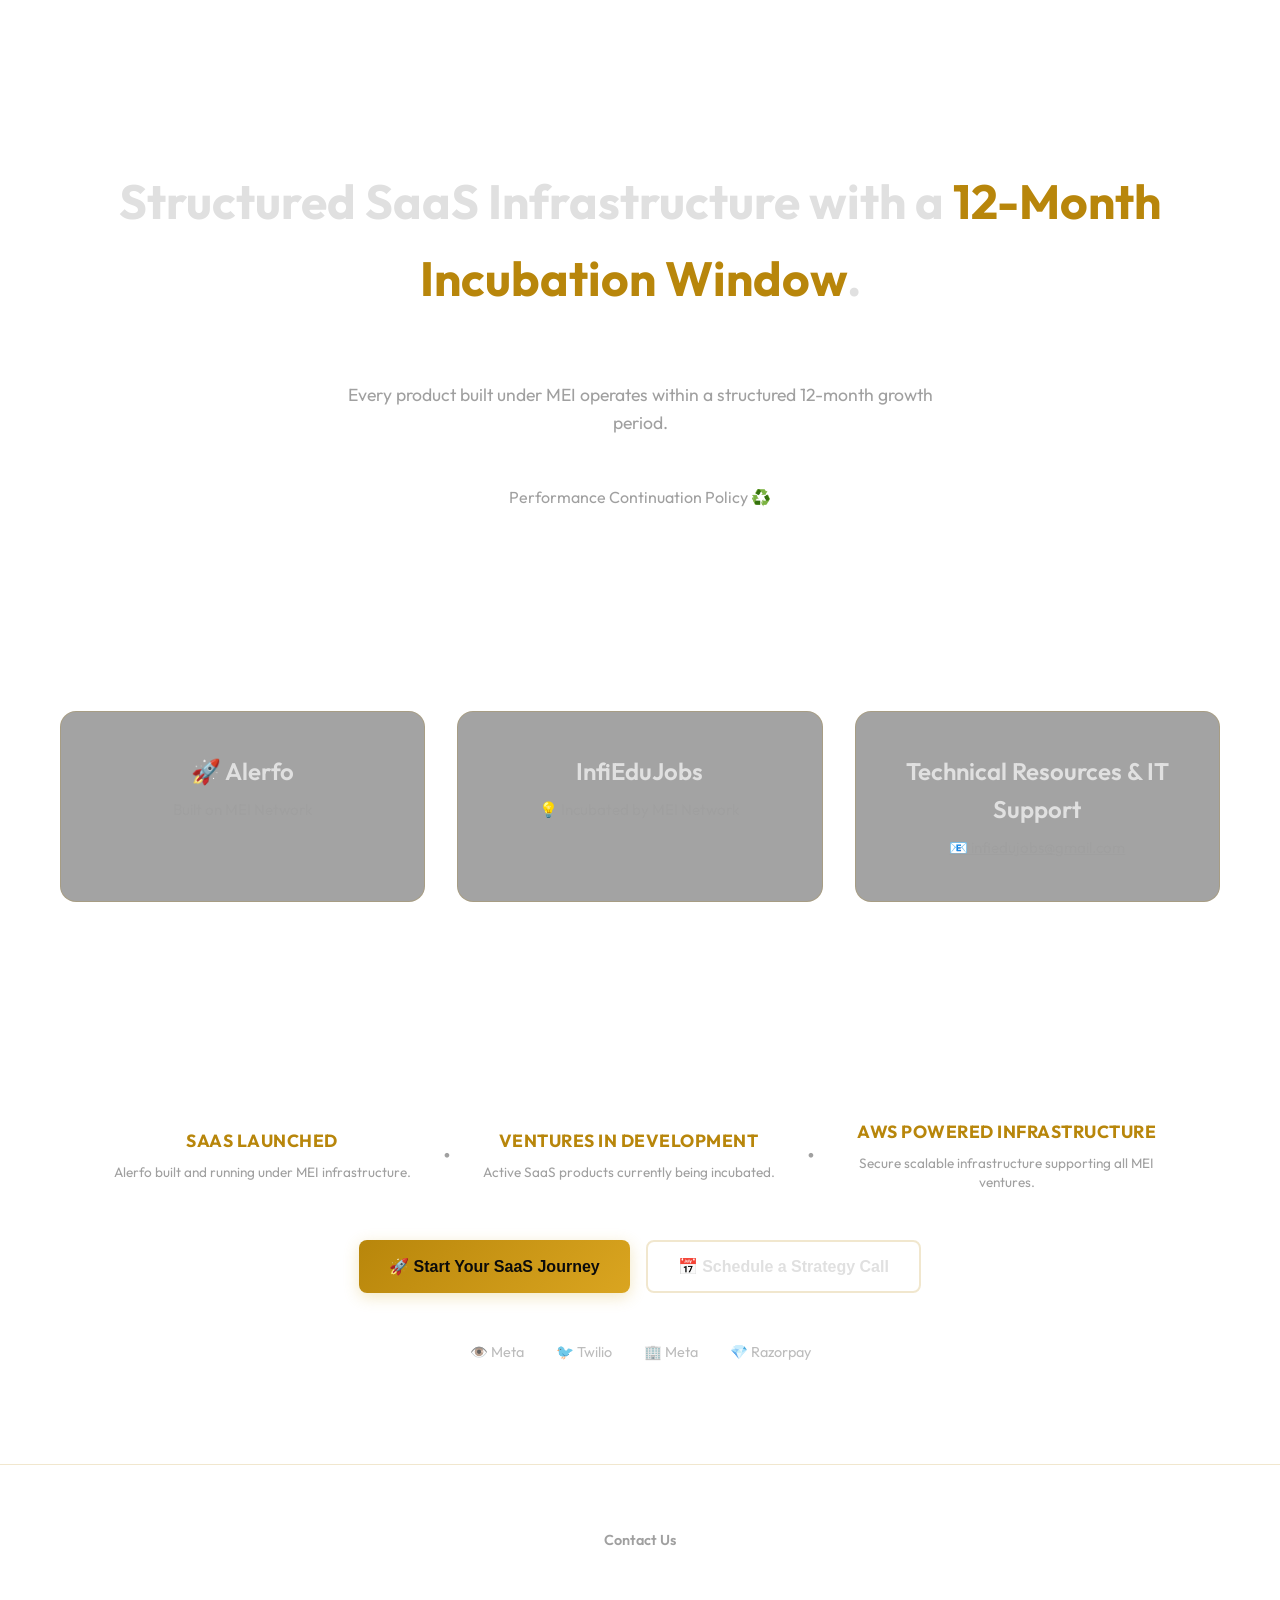
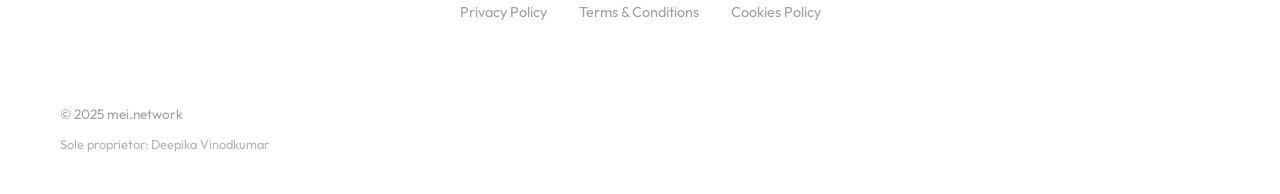
==== commit 91a507b6: "bug report/updates" ====
--- a/html/index.html
+++ b/html/index.html
@@ -99,16 +99,17 @@
     <!-- Launch Window Section -->
     <section class="launch-window">
         <div class="container">
-            <h2 class="section-title">Structured 12-Month <span class="highlight-text">Launch Window</span></h2>
+            <h2 class="section-title">Structured SaaS Infrastructure with a <span class="highlight-text">12-Month
+                    Incubation Window</span>.</h2>
             <p class="section-subtitle">Every product built under MEI operates within a structured 12-month growth
                 period.</p>
-            <div class="process-flow">
+            <!-- <div class="process-flow">
                 <span class="process-item">We provide the infrastructure.</span>
                 <span class="divider">|</span>
                 <span class="process-item">You build the product.</span>
                 <span class="divider">|</span>
                 <span class="process-item">You drive growth.</span>
-            </div>
+            </div> -->
             <div class="performance-note">
                 <p>Performance Continuation Policy ♻️</p>
             </div>
@@ -131,10 +132,13 @@
                         <p class="card-subtitle">💡 Incubated by MEI Network</p>
                     </div>
                 </div>
-                <div class="showcase-card">
+                <div class="showcase-card"
+                    data-tooltip="Access developers, IT specialists and support resources for your SaaS product through our partner talent network.">
                     <div class="card-header">
-                        <h3>Upcoming SaaS Ventures</h3>
-                        <p class="card-subtitle">⚡ Powered by MEI Network</p>
+                        <h3>Technical Resources & IT Support</h3>
+                        <p class="card-subtitle">
+                            <a href="mailto:infiedujobs@gmail.com">📧 infiedujobs@gmail.com</a>
+                        </p>
                     </div>
                 </div>
             </div>
@@ -144,9 +148,9 @@
     <!-- Final CTA Section -->
     <section class="final-cta">
         <div class="container">
-            <h2 class="section-title">
+            <!-- <h2 class="section-title">
                 Structured SaaS Infrastructure with a <span class="highlight-text">12-Month Incubation Window</span>.
-            </h2>
+            </h2> -->
             <div class="stats">
                 <div class="stat-item">
                     <span class="stat-number">SaaS Launched</span>
--- a/css/style.css
+++ b/css/style.css
@@ -468,6 +468,71 @@
   font-size: 0.95rem;
 }
 
+/* Tooltip Styles */
+.showcase-card[data-tooltip] {
+  position: relative;
+}
+
+.showcase-card[data-tooltip]:hover::before {
+  content: attr(data-tooltip);
+  position: absolute;
+  bottom: 100%;
+  left: 50%;
+  transform: translateX(-50%) translateY(-10px);
+  background: rgba(26, 26, 26, 0.95);
+  color: var(--text-light);
+  padding: 1rem 1.5rem;
+  border-radius: 12px;
+  border: 1px solid var(--border-subtle);
+  backdrop-filter: var(--backdrop-blur);
+  box-shadow: 0 10px 30px rgba(0, 0, 0, 0.3);
+  font-size: 0.9rem;
+  line-height: 1.5;
+  max-width: 280px;
+  white-space: normal;
+  text-align: center;
+  z-index: 1000;
+  opacity: 0;
+  visibility: hidden;
+  transition: all 0.3s ease;
+  pointer-events: none;
+}
+
+.showcase-card[data-tooltip]:hover::before {
+  opacity: 1;
+  visibility: visible;
+  transform: translateX(-50%) translateY(-5px);
+}
+
+/* Tooltip Arrow */
+.showcase-card[data-tooltip]:hover::after {
+  content: '';
+  position: absolute;
+  bottom: 100%;
+  left: 50%;
+  transform: translateX(-50%) translateY(5px);
+  width: 0;
+  height: 0;
+  border-left: 8px solid transparent;
+  border-right: 8px solid transparent;
+  border-top: 8px solid rgba(26, 26, 26, 0.95);
+  z-index: 1001;
+  opacity: 0;
+  visibility: hidden;
+  transition: all 0.3s ease;
+}
+
+.showcase-card[data-tooltip]:hover::after {
+  opacity: 1;
+  visibility: visible;
+  transform: translateX(-50%) translateY(0px);
+}
+
+.card-subtitle a {
+  text-decoration: underline;
+  color: inherit;
+}
+
 /* Final CTA Section */
 .final-cta {
   padding: 100px 0;
@@ -479,7 +544,7 @@
   justify-content: center;
   align-items: center;
   gap: 2rem;
-  margin: 3rem 0;
+  margin: 1rem 0;
   flex-wrap: wrap;
 }
 
